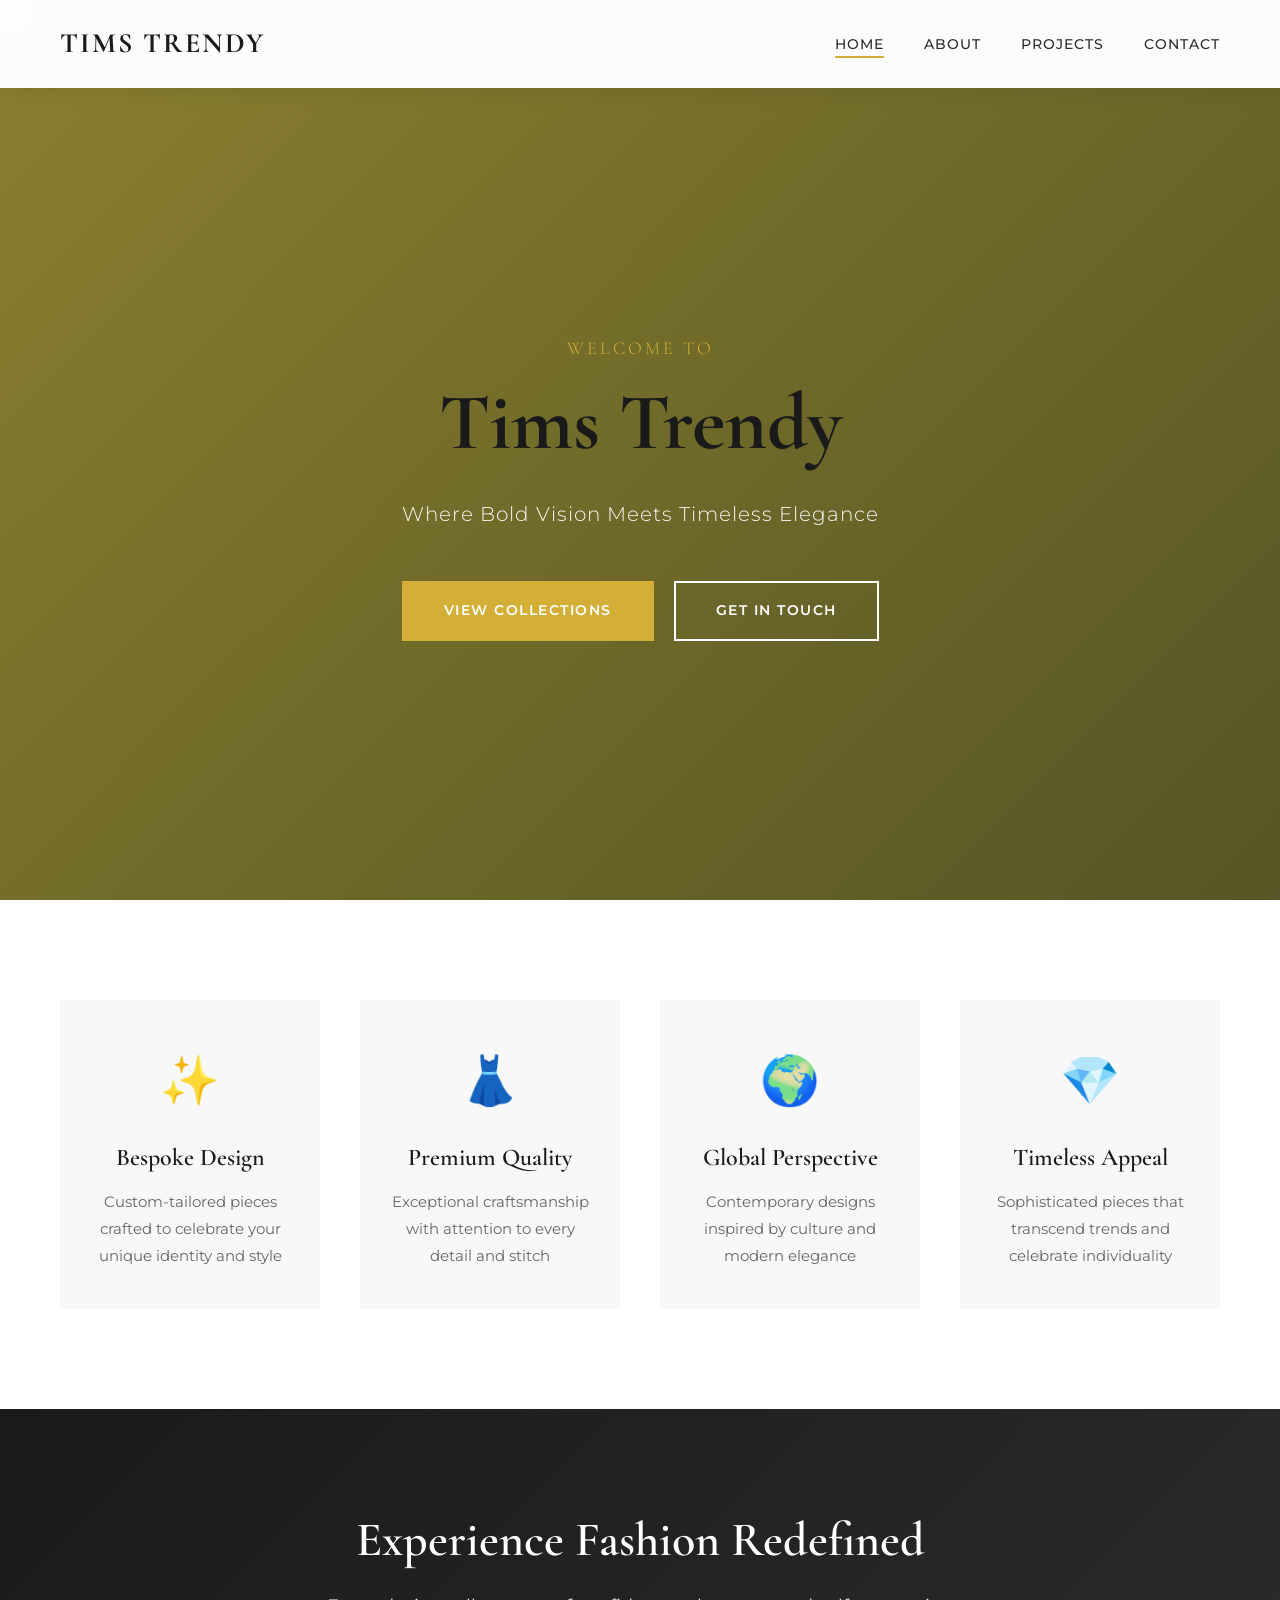
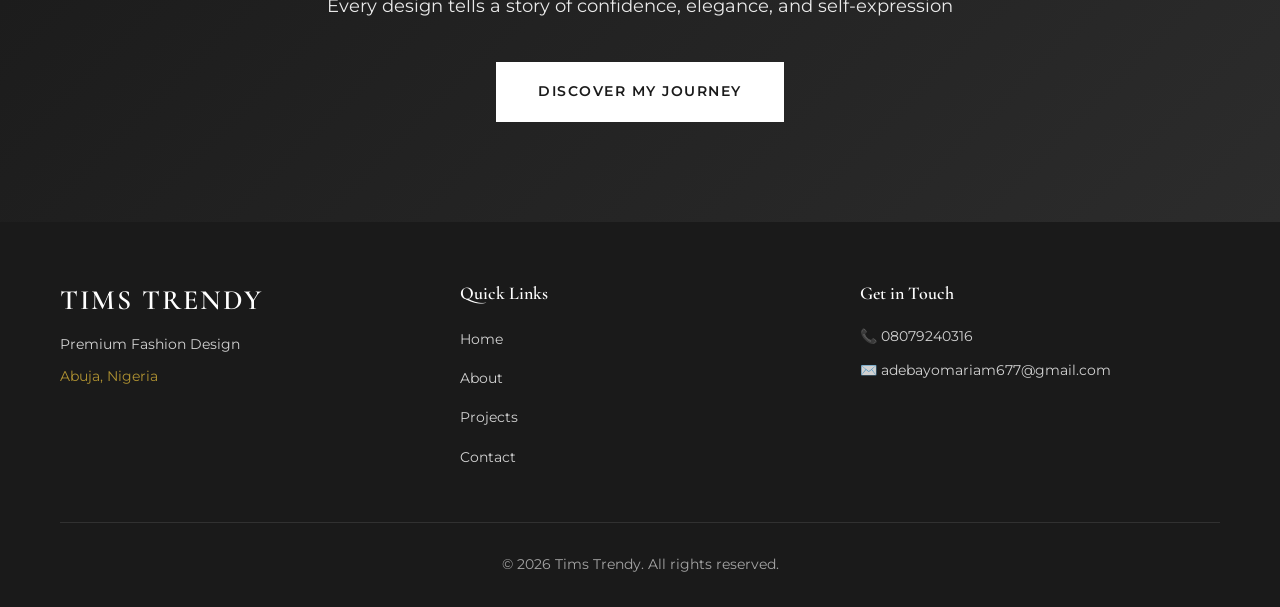
==== index.html @ e5b5f807 "update" ====
<!DOCTYPE html>
<html lang="en">
<head>
    <meta charset="UTF-8">
    <meta name="viewport" content="width=device-width, initial-scale=1.0">
    <title>Tims Trendy - Premium Fashion Design</title>
    <link rel="preconnect" href="https://fonts.googleapis.com">
    <link rel="preconnect" href="https://fonts.gstatic.com" crossorigin>
    <link href="https://fonts.googleapis.com/css2?family=Cormorant+Garamond:wght@300;400;500;600;700&family=Montserrat:wght@300;400;500;600;700&display=swap" rel="stylesheet">
    <link rel="stylesheet" href="styles.css">
</head>
<body>
    <!-- Navigation -->
    <nav class="navbar">
        <div class="container nav-container">
            <div class="logo">
                <a href="index.html">TIMS TRENDY</a>
            </div>
            <button class="menu-toggle" id="menuToggle">
                <span></span>
                <span></span>
                <span></span>
            </button>
            <ul class="nav-menu" id="navMenu">
                <li><a href="index.html" class="nav-link active">Home</a></li>
                <li><a href="about.html" class="nav-link">About</a></li>
                <li><a href="projects.html" class="nav-link">Projects</a></li>
                <li><a href="contact.html" class="nav-link">Contact</a></li>
            </ul>
        </div>
    </nav>

    <!-- Hero Section -->
    <section class="hero">
        <div class="hero-overlay"></div>
        <div class="hero-content">
            <div class="hero-text">
                <h1 class="hero-title">
                    <span class="hero-subtitle">Welcome to</span>
                    Tims Trendy
                </h1>
                <p class="hero-description">Where Bold Vision Meets Timeless Elegance</p>
                <div class="hero-buttons">
                    <a href="projects.html" class="btn btn-primary">View Collections</a>
                    <a href="contact.html" class="btn btn-secondary">Get in Touch</a>
                </div>
            </div>
        </div>
        <div class="hero-image">
            <img src="hero-image.jpg" alt="Tims Trendy Fashion" id="heroImg">
        </div>
    </section>

    <!-- Features Section -->
    <section class="features">
        <div class="container">
            <div class="features-grid">
                <div class="feature-card">
                    <div class="feature-icon">✨</div>
                    <h3>Bespoke Design</h3>
                    <p>Custom-tailored pieces crafted to celebrate your unique identity and style</p>
                </div>
                <div class="feature-card">
                    <div class="feature-icon">👗</div>
                    <h3>Premium Quality</h3>
                    <p>Exceptional craftsmanship with attention to every detail and stitch</p>
                </div>
                <div class="feature-card">
                    <div class="feature-icon">🌍</div>
                    <h3>Global Perspective</h3>
                    <p>Contemporary designs inspired by culture and modern elegance</p>
                </div>
                <div class="feature-card">
                    <div class="feature-icon">💎</div>
                    <h3>Timeless Appeal</h3>
                    <p>Sophisticated pieces that transcend trends and celebrate individuality</p>
                </div>
            </div>
        </div>
    </section>

    <!-- CTA Section -->
    <section class="cta-section">
        <div class="container">
            <div class="cta-content">
                <h2>Experience Fashion Redefined</h2>
                <p>Every design tells a story of confidence, elegance, and self-expression</p>
                <a href="about.html" class="btn btn-light">Discover My Journey</a>
            </div>
        </div>
    </section>

    <!-- Footer -->
    <footer class="footer">
        <div class="container">
            <div class="footer-content">
                <div class="footer-brand">
                    <h3>TIMS TRENDY</h3>
                    <p>Premium Fashion Design</p>
                    <p class="footer-location">Abuja, Nigeria</p>
                </div>
                <div class="footer-links">
                    <h4>Quick Links</h4>
                    <ul>
                        <li><a href="index.html">Home</a></li>
                        <li><a href="about.html">About</a></li>
                        <li><a href="projects.html">Projects</a></li>
                        <li><a href="contact.html">Contact</a></li>
                    </ul>
                </div>
                <div class="footer-contact">
                    <h4>Get in Touch</h4>
                    <p>📞 08079240316</p>
                    <p>✉️ adebayomariam677@gmail.com</p>
                </div>
            </div>
            <div class="footer-bottom">
                <p>&copy; 2026 Tims Trendy. All rights reserved.</p>
            </div>
        </div>
    </footer>

    <script src="script.js"></script>
</body>
</html>
---- styles.css ----
/* ===================================
   GLOBAL STYLES & RESET
   =================================== */
* {
    margin: 0;
    padding: 0;
    box-sizing: border-box;
}

:root {
    --primary-color: #1a1a1a;
    --secondary-color: #d4af37;
    --accent-color: #c9a961;
    --text-dark: #2c2c2c;
    --text-light: #666666;
    --bg-light: #f8f8f8;
    --bg-white: #ffffff;
    --transition: all 0.3s ease;
    
    --font-heading: 'Cormorant Garamond', serif;
    --font-body: 'Montserrat', sans-serif;
}

html {
    scroll-behavior: smooth;
}

body {
    font-family: var(--font-body);
    color: var(--text-dark);
    line-height: 1.7;
    font-size: 16px;
    overflow-x: hidden;
}

h1, h2, h3, h4, h5, h6 {
    font-family: var(--font-heading);
    font-weight: 600;
    line-height: 1.3;
    color: var(--primary-color);
}

a {
    text-decoration: none;
    color: inherit;
    transition: var(--transition);
}

img {
    max-width: 100%;
    height: auto;
    display: block;
}

.container {
    max-width: 1200px;
    margin: 0 auto;
    padding: 0 20px;
}

/* ===================================
   NAVIGATION
   =================================== */
.navbar {
    position: fixed;
    top: 0;
    left: 0;
    width: 100%;
    background: rgba(255, 255, 255, 0.98);
    backdrop-filter: blur(10px);
    box-shadow: 0 2px 20px rgba(0, 0, 0, 0.08);
    z-index: 1000;
    padding: 20px 0;
}

.nav-container {
    display: flex;
    justify-content: space-between;
    align-items: center;
}

.logo a {
    font-family: var(--font-heading);
    font-size: 28px;
    font-weight: 700;
    letter-spacing: 2px;
    color: var(--primary-color);
}

.nav-menu {
    display: flex;
    list-style: none;
    gap: 40px;
}

.nav-link {
    font-family: var(--font-body);
    font-size: 14px;
    font-weight: 500;
    letter-spacing: 1px;
    text-transform: uppercase;
    color: var(--text-dark);
    position: relative;
    padding: 5px 0;
}

.nav-link::after {
    content: '';
    position: absolute;
    bottom: 0;
    left: 0;
    width: 0;
    height: 2px;
    background: var(--secondary-color);
    transition: var(--transition);
}

.nav-link:hover::after,
.nav-link.active::after {
    width: 100%;
}

.menu-toggle {
    display: none;
    flex-direction: column;
    gap: 5px;
    background: none;
    border: none;
    cursor: pointer;
}

.menu-toggle span {
    width: 25px;
    height: 2px;
    background: var(--primary-color);
    transition: var(--transition);
}

/* ===================================
   HERO SECTION
   =================================== */
.hero {
    position: relative;
    height: 100vh;
    min-height: 600px;
    display: flex;
    align-items: center;
    background: var(--primary-color);
    overflow: hidden;
}

.hero-overlay {
    position: absolute;
    top: 0;
    left: 0;
    width: 100%;
    height: 100%;
    background: linear-gradient(135deg, rgba(186, 171, 56, 0.7) 0%, rgba(224, 222, 61, 0.3) 100%);
    z-index: 2;
}

.hero-image {
    position: absolute;
    top: 0;
    left: 0;
    width: 100%;
    height: 100%;
    overflow: hidden;
}

.hero-image img {
    width: 100%;
    height: 100%;
    object-fit: cover;
    object-position: center;
}

.hero-content {
    position: relative;
    z-index: 3;
    width: 100%;
    margin-top: 80px;
}

.hero-text {
    max-width: 800px;
    margin: 0 auto;
    padding: 0 20px;
    text-align: center;
    color: white;
}

.hero-subtitle {
    display: block;
    font-size: 18px;
    font-weight: 300;
    letter-spacing: 3px;
    text-transform: uppercase;
    margin-bottom: 20px;
    color: var(--secondary-color);
}

.hero-title {
    font-size: 80px;
    font-weight: 700;
    margin-bottom: 30px;
    line-height: 1.1;
}

.hero-description {
    font-size: 20px;
    font-weight: 300;
    margin-bottom: 50px;
    letter-spacing: 1px;
    opacity: 0.95;
}

.hero-buttons {
    display: flex;
    gap: 20px;
    justify-content: center;
    flex-wrap: wrap;
}

/* ===================================
   BUTTONS
   =================================== */
.btn {
    display: inline-block;
    padding: 16px 40px;
    font-family: var(--font-body);
    font-size: 14px;
    font-weight: 600;
    letter-spacing: 1.5px;
    text-transform: uppercase;
    border: 2px solid transparent;
    cursor: pointer;
    transition: var(--transition);
}

.btn-primary {
    background: var(--secondary-color);
    color: white;
    border-color: var(--secondary-color);
}

.btn-primary:hover {
    background: transparent;
    border-color: var(--secondary-color);
    color: var(--secondary-color);
}

.btn-secondary {
    background: transparent;
    color: white;
    border-color: white;
}

.btn-secondary:hover {
    background: white;
    color: var(--primary-color);
}

.btn-light {
    background: white;
    color: var(--primary-color);
    border-color: white;
}

.btn-light:hover {
    background: transparent;
    border-color: white;
    color: white;
}

.btn-full {
    width: 100%;
}

/* ===================================
   FEATURES SECTION
   =================================== */
.features {
    padding: 100px 0;
    background: var(--bg-white);
}

.features-grid {
    display: grid;
    grid-template-columns: repeat(auto-fit, minmax(250px, 1fr));
    gap: 40px;
}

.feature-card {
    text-align: center;
    padding: 40px 30px;
    background: var(--bg-light);
    transition: var(--transition);
}

.feature-card:hover {
    transform: translateY(-10px);
    box-shadow: 0 10px 30px rgba(0, 0, 0, 0.1);
}

.feature-icon {
    font-size: 48px;
    margin-bottom: 20px;
}

.feature-card h3 {
    font-size: 24px;
    margin-bottom: 15px;
    color: var(--primary-color);
}

.feature-card p {
    font-size: 15px;
    color: var(--text-light);
    line-height: 1.8;
}

/* ===================================
   CTA SECTION
   =================================== */
.cta-section {
    padding: 100px 0;
    background: linear-gradient(135deg, var(--primary-color) 0%, #2c2c2c 100%);
    text-align: center;
    color: white;
}

.cta-content h2 {
    font-size: 48px;
    margin-bottom: 20px;
    color: white;
}

.cta-content p {
    font-size: 18px;
    margin-bottom: 40px;
    opacity: 0.9;
}

/* ===================================
   PAGE HEADER
   =================================== */
.page-header {
    padding: 150px 0 80px;
    text-align: center;
    background: linear-gradient(135deg, var(--bg-light) 0%, white 100%);
    margin-top: 70px;
}

.page-title {
    font-size: 60px;
    margin-bottom: 20px;
    color: var(--primary-color);
}

.page-subtitle {
    font-size: 20px;
    color: var(--text-light);
    font-weight: 300;
    letter-spacing: 1px;
}

/* ===================================
   ABOUT PAGE
   =================================== */
.about-content {
    padding: 80px 0;
}

.about-grid {
    display: grid;
    grid-template-columns: 1fr 1fr;
    gap: 60px;
    align-items: center;
}

.about-image {
    position: relative;
    overflow: hidden;
    border-radius: 2px;
    box-shadow: 0 20px 60px rgba(0, 0, 0, 0.15);
}

.about-image img {
    width: 100%;
    height: 100%;
    object-fit: cover;
    transition: var(--transition);
}

.about-image:hover img {
    transform: scale(1.05);
}

.about-image-overlay {
    position: absolute;
    bottom: 0;
    left: 0;
    right: 0;
    background: linear-gradient(to top, rgba(0,0,0,0.8), transparent);
    padding: 30px;
    color: white;
}

.designer-name {
    font-family: var(--font-heading);
    font-size: 28px;
    font-weight: 600;
    margin-bottom: 5px;
}

.designer-title {
    font-size: 14px;
    letter-spacing: 2px;
    text-transform: uppercase;
    color: var(--secondary-color);
}

.about-heading {
    font-size: 42px;
    margin-bottom: 30px;
    color: var(--primary-color);
}

.about-story p {
    font-size: 16px;
    line-height: 1.9;
    color: var(--text-dark);
    margin-bottom: 20px;
}

.about-story p strong {
    color: var(--primary-color);
    font-weight: 600;
}

/* ===================================
   VALUES SECTION
   =================================== */
.values-section {
    padding: 80px 0;
    background: var(--bg-light);
}

.section-title {
    font-size: 48px;
    text-align: center;
    margin-bottom: 60px;
    color: var(--primary-color);
}

.values-grid {
    display: grid;
    grid-template-columns: repeat(auto-fit, minmax(250px, 1fr));
    gap: 40px;
}

.value-card {
    text-align: center;
    padding: 40px 30px;
    background: white;
    border: 1px solid #e0e0e0;
    transition: var(--transition);
}

.value-card:hover {
    transform: translateY(-5px);
    box-shadow: 0 10px 30px rgba(0, 0, 0, 0.1);
    border-color: var(--secondary-color);
}

.value-icon {
    font-size: 48px;
    margin-bottom: 20px;
}

.value-card h3 {
    font-size: 24px;
    margin-bottom: 15px;
    color: var(--primary-color);
}

.value-card p {
    font-size: 15px;
    color: var(--text-light);
    line-height: 1.8;
}

/* ===================================
   PROJECTS PAGE
   =================================== */
.projects-intro {
    padding: 60px 0;
    text-align: center;
}

.intro-content h2 {
    font-size: 42px;
    margin-bottom: 20px;
    color: var(--primary-color);
}

.intro-content p {
    font-size: 18px;
    max-width: 800px;
    margin: 0 auto;
    color: var(--text-light);
    line-height: 1.8;
}

.projects-gallery {
    padding: 60px 0 100px;
}

.gallery-placeholder {
    background: var(--bg-light);
    padding: 100px 40px;
    text-align: center;
    border: 2px dashed #d0d0d0;
}

.placeholder-icon {
    font-size: 80px;
    margin-bottom: 30px;
    opacity: 0.6;
}

.gallery-placeholder h3 {
    font-size: 36px;
    margin-bottom: 20px;
    color: var(--primary-color);
}

.gallery-placeholder p {
    font-size: 18px;
    color: var(--text-light);
    max-width: 600px;
    margin: 0 auto 40px;
}

.placeholder-features {
    display: grid;
    grid-template-columns: repeat(auto-fit, minmax(250px, 1fr));
    gap: 20px;
    max-width: 800px;
    margin: 0 auto;
    text-align: left;
}

.placeholder-feature {
    display: flex;
    align-items: center;
    gap: 15px;
    padding: 20px;
    background: white;
    border-left: 3px solid var(--secondary-color);
}

.feature-check {
    font-size: 24px;
    color: var(--secondary-color);
}

/* Projects grid for when images are added */
.projects-grid {
    display: grid;
    grid-template-columns: repeat(auto-fill, minmax(350px, 1fr));
    gap: 30px;
}

.project-card {
    position: relative;
    overflow: hidden;
    cursor: pointer;
    background: var(--bg-light);
}

.project-image {
    position: relative;
    overflow: hidden;
    padding-bottom: 130%;
}

.project-image img {
    position: absolute;
    top: 0;
    left: 0;
    width: 100%;
    height: 100%;
    object-fit: cover;
    transition: var(--transition);
}

.project-card:hover .project-image img {
    transform: scale(1.1);
}

.project-overlay {
    position: absolute;
    bottom: 0;
    left: 0;
    right: 0;
    background: linear-gradient(to top, rgba(0,0,0,0.9), transparent);
    color: white;
    padding: 30px;
    transform: translateY(100%);
    transition: var(--transition);
}

.project-card:hover .project-overlay {
    transform: translateY(0);
}

.project-overlay h3 {
    font-size: 24px;
    margin-bottom: 10px;
    color: white;
}

.project-overlay p {
    font-size: 14px;
    opacity: 0.9;
}

/* ===================================
   DESIGN PHILOSOPHY
   =================================== */
.design-philosophy {
    padding: 80px 0;
    background: var(--bg-light);
}

.philosophy-content h2 {
    font-size: 48px;
    text-align: center;
    margin-bottom: 60px;
    color: var(--primary-color);
}

.philosophy-grid {
    display: grid;
    grid-template-columns: repeat(auto-fit, minmax(250px, 1fr));
    gap: 40px;
}

.philosophy-item {
    padding: 40px 30px;
    background: white;
    border-left: 4px solid var(--secondary-color);
    transition: var(--transition);
}

.philosophy-item:hover {
    transform: translateX(10px);
    box-shadow: 0 10px 30px rgba(0, 0, 0, 0.1);
}

.philosophy-item h3 {
    font-size: 24px;
    margin-bottom: 15px;
    color: var(--primary-color);
}

.philosophy-item p {
    font-size: 15px;
    color: var(--text-light);
    line-height: 1.8;
}

/* ===================================
   CONTACT PAGE
   =================================== */
.contact-section {
    padding: 80px 0;
}

.contact-grid {
    display: grid;
    grid-template-columns: 1fr 1fr;
    gap: 60px;
}

.contact-info h2 {
    font-size: 42px;
    margin-bottom: 20px;
    color: var(--primary-color);
}

.contact-intro {
    font-size: 16px;
    color: var(--text-light);
    margin-bottom: 40px;
    line-height: 1.8;
}

.contact-details {
    margin-bottom: 50px;
}

.contact-item {
    display: flex;
    gap: 20px;
    margin-bottom: 30px;
    padding: 25px;
    background: var(--bg-light);
    transition: var(--transition);
}

.contact-item:hover {
    background: white;
    box-shadow: 0 5px 20px rgba(0, 0, 0, 0.08);
}

.contact-icon {
    font-size: 32px;
    color: var(--secondary-color);
}

.contact-text h3 {
    font-size: 18px;
    margin-bottom: 8px;
    color: var(--primary-color);
}

.contact-text p,
.contact-text a {
    font-size: 15px;
    color: var(--text-light);
    line-height: 1.6;
}

.contact-text a:hover {
    color: var(--secondary-color);
}

.contact-cta {
    padding: 30px;
    background: linear-gradient(135deg, var(--primary-color) 0%, #2c2c2c 100%);
    color: white;
}

.contact-cta h3 {
    font-size: 24px;
    margin-bottom: 20px;
    color: white;
}

.contact-benefits {
    list-style: none;
}

.contact-benefits li {
    font-size: 15px;
    margin-bottom: 12px;
    padding-left: 25px;
    position: relative;
}

/* ===================================
   CONTACT FORM
   =================================== */
.contact-form-container {
    background: var(--bg-light);
    padding: 50px 40px;
}

.contact-form h2 {
    font-size: 36px;
    margin-bottom: 15px;
    color: var(--primary-color);
}

.form-intro {
    font-size: 15px;
    color: var(--text-light);
    margin-bottom: 30px;
}

.form-group {
    margin-bottom: 25px;
}

.form-group label {
    display: block;
    font-size: 14px;
    font-weight: 600;
    margin-bottom: 8px;
    color: var(--text-dark);
    letter-spacing: 0.5px;
}

.form-group input,
.form-group select,
.form-group textarea {
    width: 100%;
    padding: 15px;
    border: 2px solid #e0e0e0;
    background: white;
    font-family: var(--font-body);
    font-size: 15px;
    color: var(--text-dark);
    transition: var(--transition);
}

.form-group input:focus,
.form-group select:focus,
.form-group textarea:focus {
    outline: none;
    border-color: var(--secondary-color);
}

.form-group textarea {
    resize: vertical;
    min-height: 120px;
}

.form-success {
    text-align: center;
    padding: 60px 40px;
    background: var(--bg-light);
}

.success-icon {
    width: 80px;
    height: 80px;
    background: var(--secondary-color);
    color: white;
    font-size: 48px;
    border-radius: 50%;
    display: flex;
    align-items: center;
    justify-content: center;
    margin: 0 auto 30px;
}

.form-success h3 {
    font-size: 28px;
    margin-bottom: 15px;
    color: var(--primary-color);
}

.form-success p {
    font-size: 16px;
    color: var(--text-light);
}

/* ===================================
   MAP SECTION
   =================================== */
.map-section {
    padding: 80px 0;
    background: var(--bg-light);
}

.map-placeholder {
    text-align: center;
    padding: 80px 40px;
    background: white;
    border: 2px dashed #d0d0d0;
}

.map-icon {
    font-size: 60px;
    margin-bottom: 20px;
    color: var(--secondary-color);
}

.map-placeholder h3 {
    font-size: 28px;
    margin-bottom: 10px;
    color: var(--primary-color);
}

.map-placeholder p {
    font-size: 16px;
    color: var(--text-light);
}

/* ===================================
   FOOTER
   =================================== */
.footer {
    background: var(--primary-color);
    color: white;
    padding: 60px 0 30px;
}

.footer-content {
    display: grid;
    grid-template-columns: repeat(auto-fit, minmax(250px, 1fr));
    gap: 40px;
    margin-bottom: 40px;
}

.footer-brand h3 {
    font-size: 28px;
    margin-bottom: 15px;
    color: white;
    letter-spacing: 2px;
}

.footer-brand p {
    font-size: 14px;
    opacity: 0.8;
    margin-bottom: 8px;
}

.footer-location {
    color: var(--secondary-color);
}

.footer-links h4,
.footer-contact h4 {
    font-size: 18px;
    margin-bottom: 20px;
    color: white;
}

.footer-links ul {
    list-style: none;
}

.footer-links li {
    margin-bottom: 12px;
}

.footer-links a {
    font-size: 14px;
    opacity: 0.8;
    transition: var(--transition);
}

.footer-links a:hover {
    opacity: 1;
    color: var(--secondary-color);
}

.footer-contact p {
    font-size: 14px;
    margin-bottom: 10px;
    opacity: 0.8;
}

.footer-bottom {
    text-align: center;
    padding-top: 30px;
    border-top: 1px solid rgba(255, 255, 255, 0.1);
}

.footer-bottom p {
    font-size: 14px;
    opacity: 0.6;
}

/* ===================================
   RESPONSIVE DESIGN
   =================================== */

/* Tablet */
@media (max-width: 968px) {
    .hero-title {
        font-size: 60px;
    }
    
    .about-grid,
    .contact-grid {
        grid-template-columns: 1fr;
        gap: 40px;
    }
    
    .page-title {
        font-size: 48px;
    }
    
    .about-heading,
    .intro-content h2 {
        font-size: 36px;
    }
}

/* Mobile */
@media (max-width: 768px) {
    .nav-menu {
        position: fixed;
        top: 70px;
        left: -100%;
        width: 100%;
        height: calc(100vh - 70px);
        background: white;
        flex-direction: column;
        padding: 40px 20px;
        gap: 20px;
        transition: var(--transition);
        box-shadow: 0 5px 20px rgba(0, 0, 0, 0.1);
    }
    
    .nav-menu.active {
        left: 0;
    }
    
    .menu-toggle {
        display: flex;
    }
    
    .menu-toggle.active span:nth-child(1) {
        transform: rotate(45deg) translate(7px, 7px);
    }
    
    .menu-toggle.active span:nth-child(2) {
        opacity: 0;
    }
    
    .menu-toggle.active span:nth-child(3) {
        transform: rotate(-45deg) translate(7px, -7px);
    }
    
    .hero-title {
        font-size: 48px;
    }
    
    .hero-description {
        font-size: 18px;
    }
    
    .hero-buttons {
        flex-direction: column;
        gap: 15px;
    }
    
    .btn {
        width: 100%;
        text-align: center;
    }
    
    .features-grid,
    .values-grid,
    .philosophy-grid {
        grid-template-columns: 1fr;
    }
    
    .page-title {
        font-size: 36px;
    }
    
    .page-subtitle {
        font-size: 16px;
    }
    
    .about-heading,
    .intro-content h2,
    .contact-info h2 {
        font-size: 32px;
    }
    
    .section-title,
    .cta-content h2 {
        font-size: 36px;
    }
    
    .projects-grid {
        grid-template-columns: 1fr;
    }
    
    .contact-form-container {
        padding: 40px 30px;
    }
}

@media (max-width: 480px) {
    .hero-title {
        font-size: 36px;
    }
    
    .logo a {
        font-size: 24px;
    }
    
    .page-title {
        font-size: 32px;
    }
    
    .section-title {
        font-size: 32px;
    }
    
    .feature-card,
    .value-card,
    .philosophy-item {
        padding: 30px 20px;
    }
}
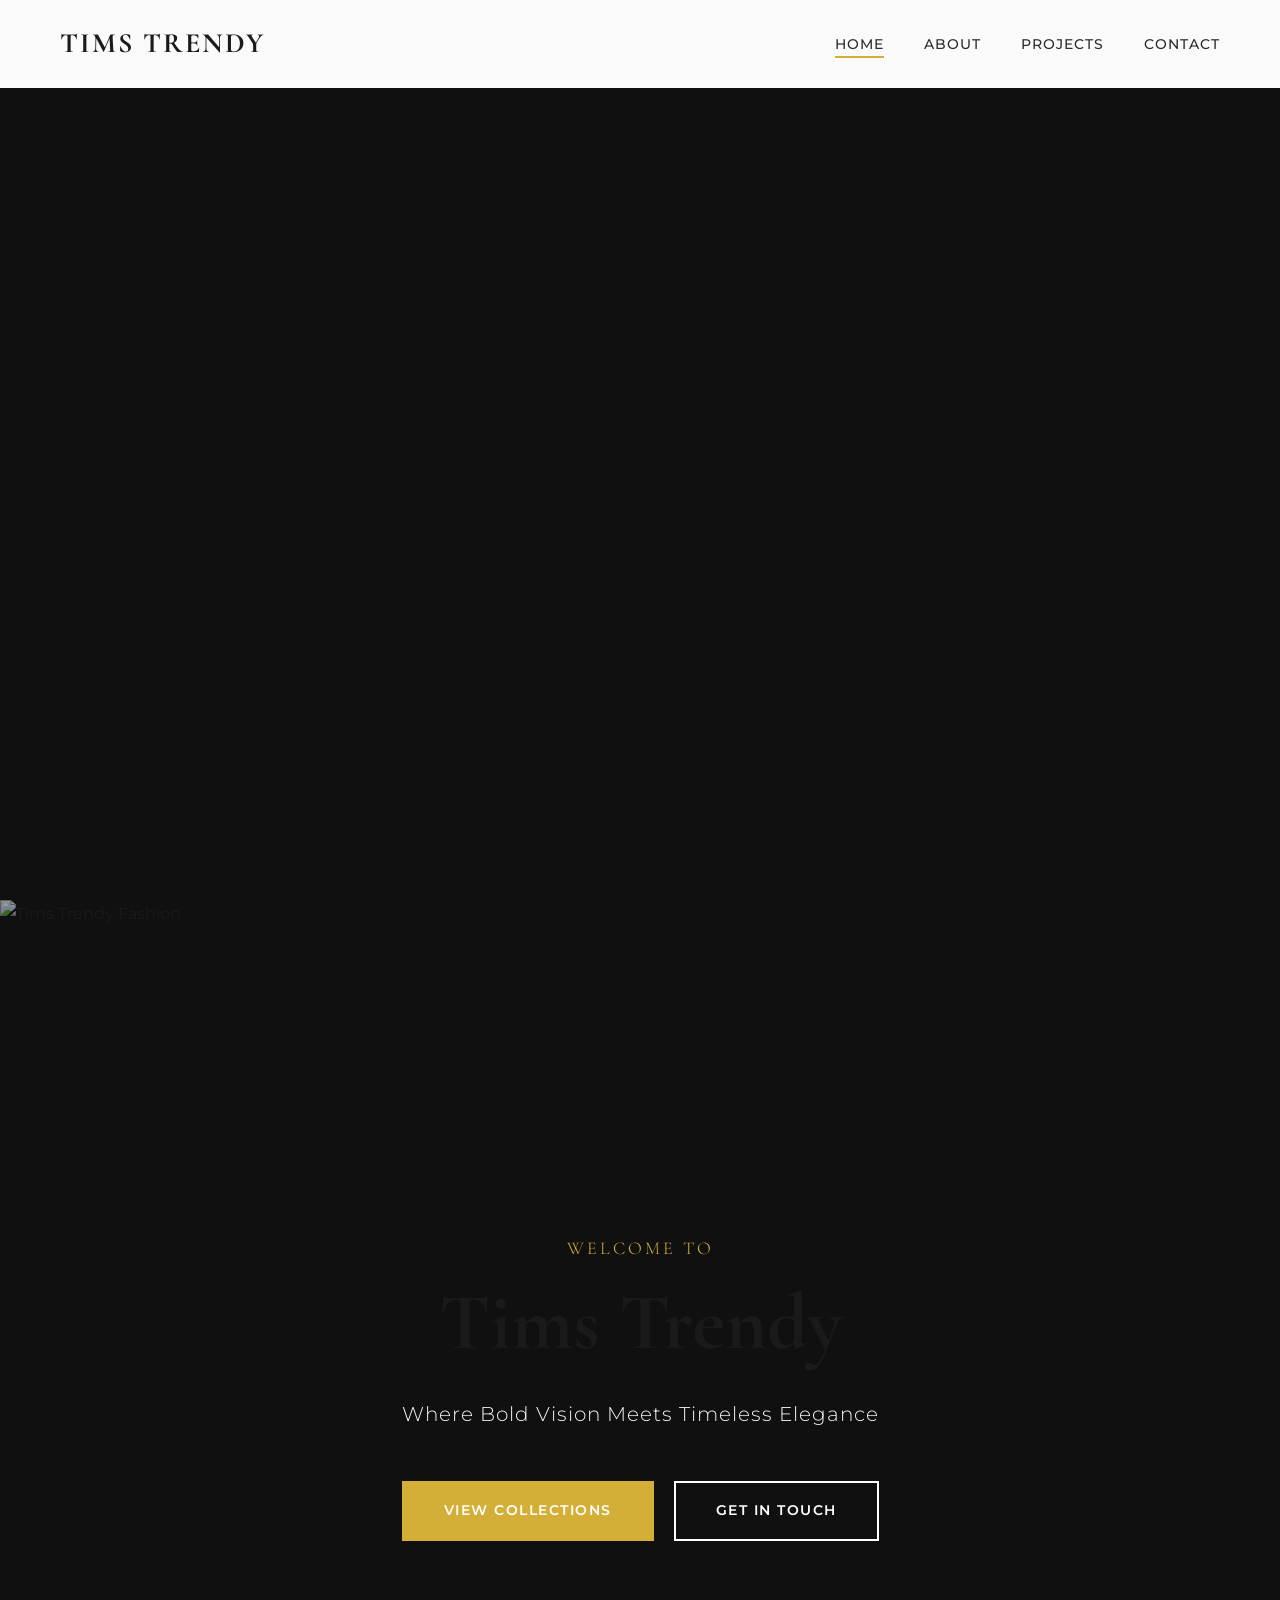
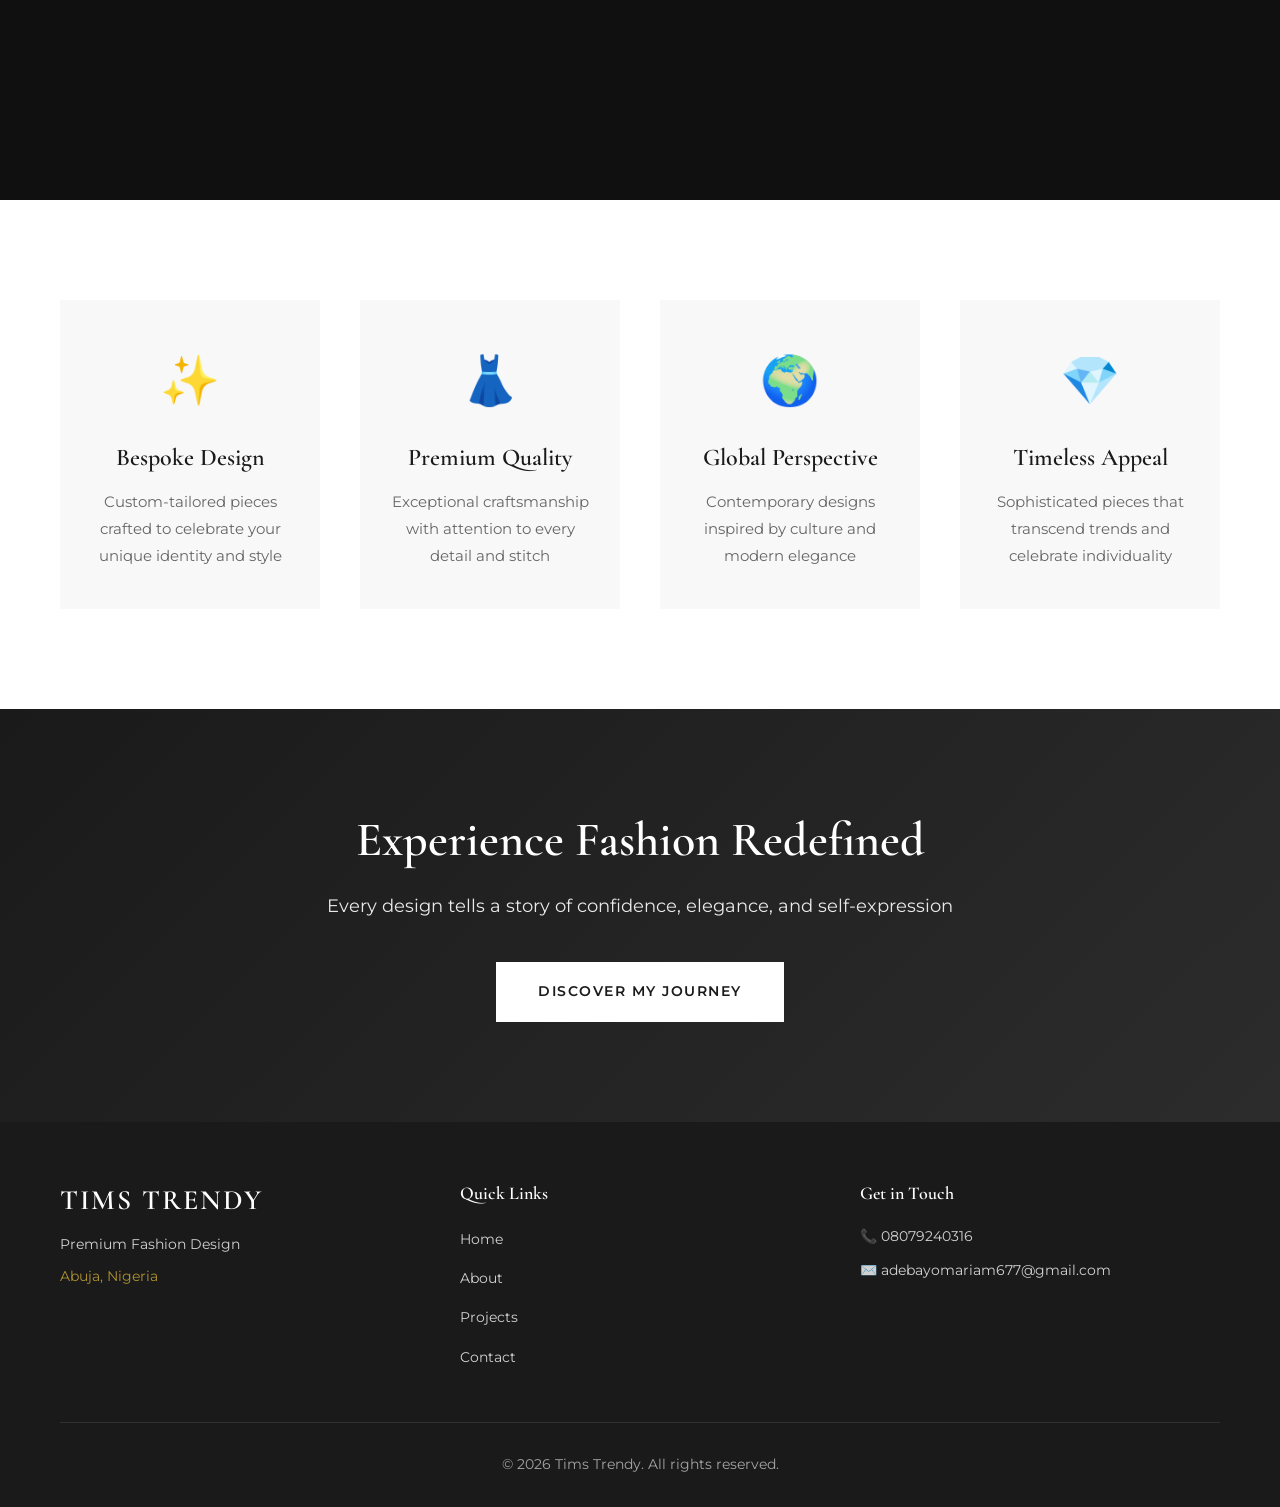
==== commit 5e78aab5: "update" ====
--- a/index.html
+++ b/index.html
@@ -31,6 +31,25 @@
     </nav>
 
     <!-- Hero Section -->
+<section class="hero">
+    
+    <!-- Background Video -->
+    <video autoplay muted loop playsinline class="hero-video">
+        <source src="fashion website/70FB7288-71FB-4F49-9590-E2099736A096.MOV" type="video/mp4">
+        Your browser does not support the video tag.
+    </video>
+
+    <div class="hero-overlay"></div>
+
+    <div class="hero-content">
+        <!-- your existing content -->
+    </div>
+
+</section>
+
+
+
+
     <section class="hero">
         <div class="hero-overlay"></div>
         <div class="hero-content">
--- a/styles.css
+++ b/styles.css
@@ -600,6 +600,13 @@
     transform: scale(1.1);
 }
 
+.map-container {
+    width: 100%;
+    height: 400px;
+    border-radius: 10px;
+    overflow: hidden;
+}
+
 .project-overlay {
     position: absolute;
     bottom: 0;
@@ -956,6 +963,65 @@
     font-size: 14px;
     opacity: 0.6;
 }
+
+.hero {
+    position: relative;
+    overflow: hidden;
+}
+
+/* Video styling */
+.hero-video {
+    position: absolute;
+    top: 50%;
+    left: 50%;
+    width: 100%;
+    height: 100%;
+    object-fit: cover; /* fills like background-image */
+    transform: translate(-50%, -50%);
+    z-index: 0;
+}
+
+/* Keep content above video */
+.hero-content,
+.hero-overlay {
+    position: relative;
+    z-index: 1;
+}
+
+.hero-overlay {
+    position: absolute;
+    top: 0;
+    left: 0;
+    width: 100%;
+    height: 100%;
+
+    background: rgba(0, 0, 0, 0.4); /* adjust darkness */
+    z-index: 1;
+}
+
+
+
+
+
+
+
+
+
+
+
+
+
+
+
+
+
+
+
+
+
+
+
+
 
 /* ===================================
    RESPONSIVE DESIGN
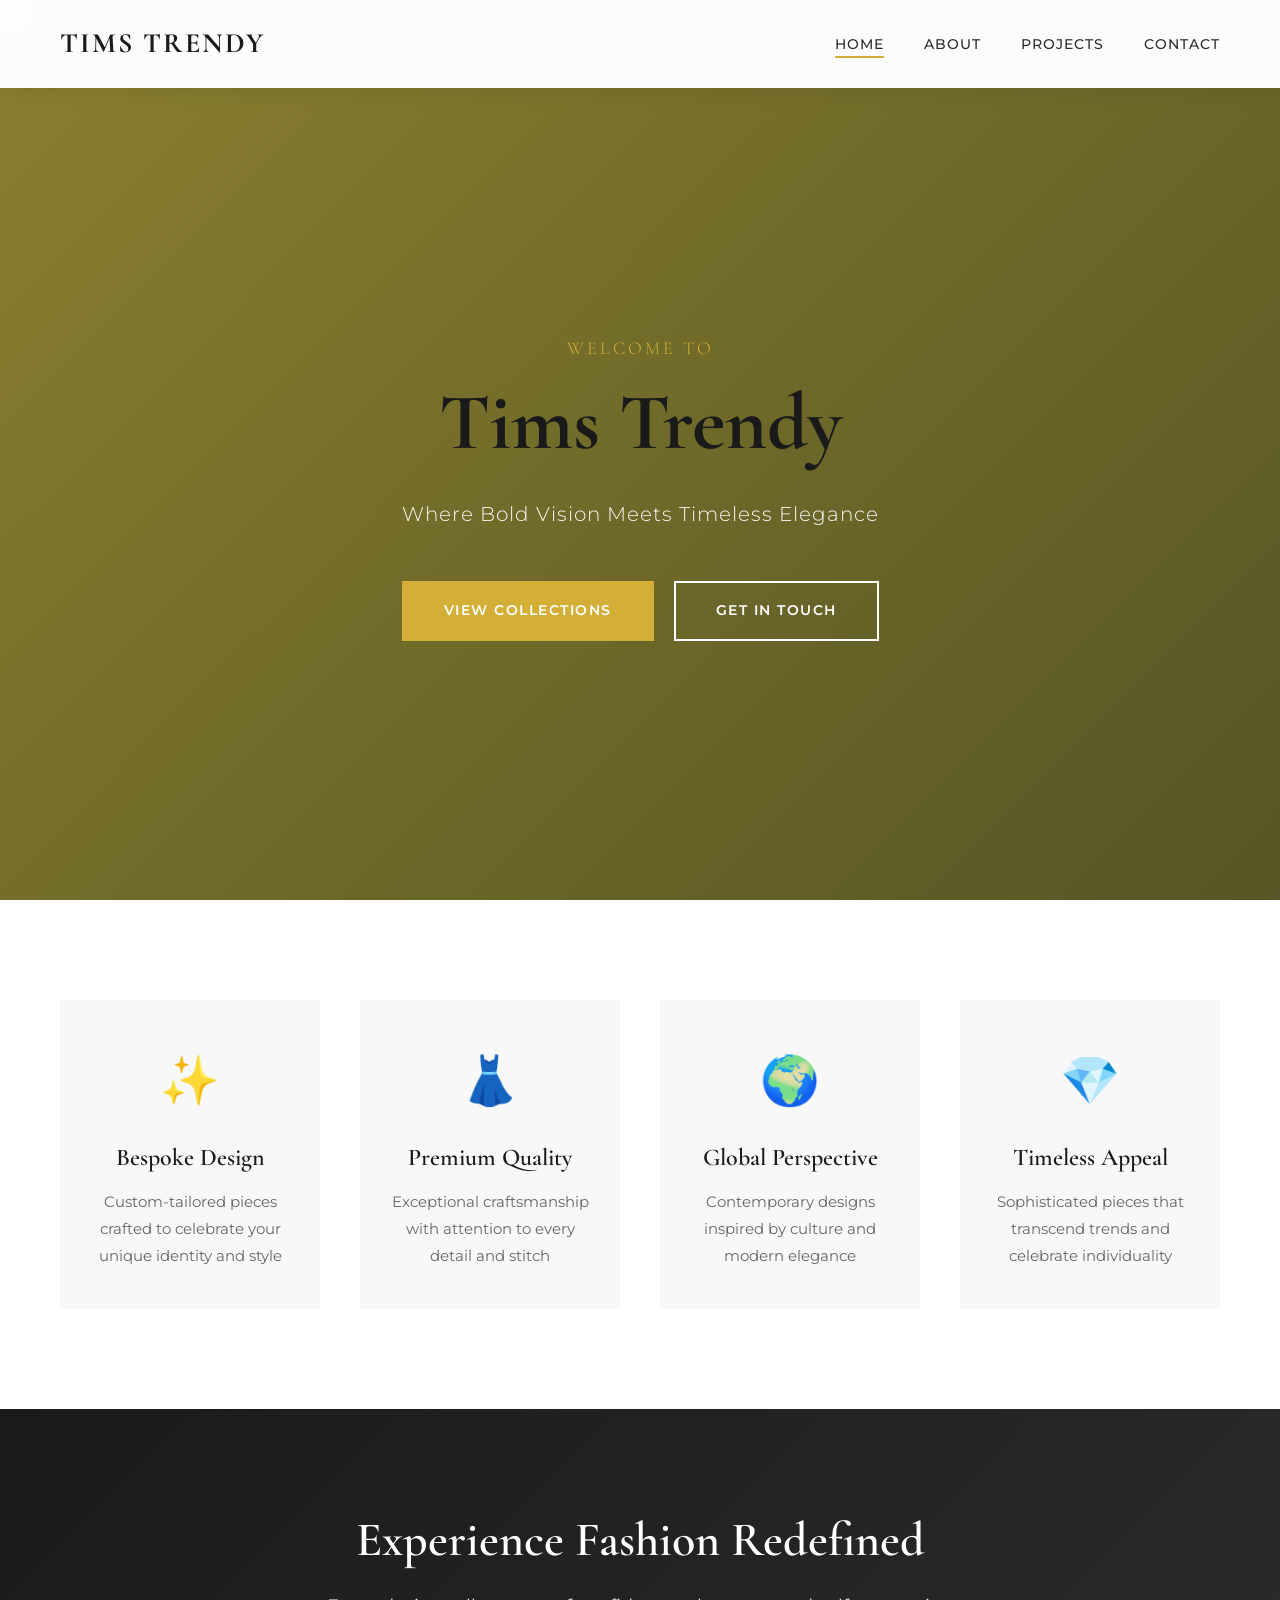
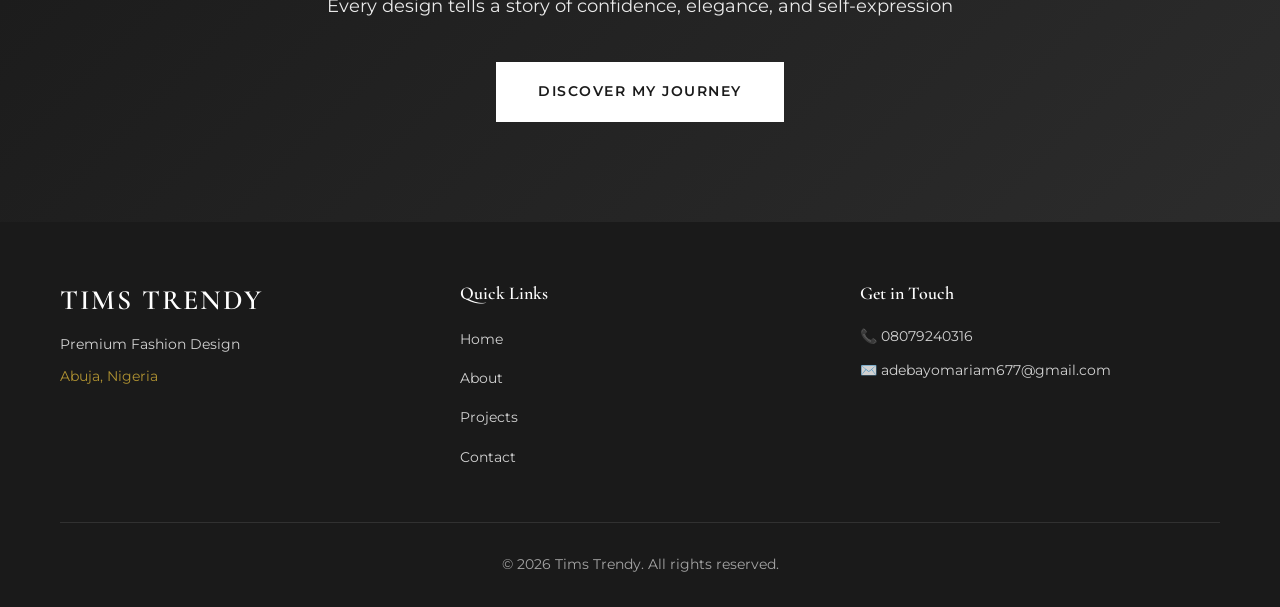
==== commit 901007ae: "update" ====
--- a/index.html
+++ b/index.html
@@ -31,25 +31,6 @@
     </nav>
 
     <!-- Hero Section -->
-<section class="hero">
-    
-    <!-- Background Video -->
-    <video autoplay muted loop playsinline class="hero-video">
-        <source src="fashion website/70FB7288-71FB-4F49-9590-E2099736A096.MOV" type="video/mp4">
-        Your browser does not support the video tag.
-    </video>
-
-    <div class="hero-overlay"></div>
-
-    <div class="hero-content">
-        <!-- your existing content -->
-    </div>
-
-</section>
-
-
-
-
     <section class="hero">
         <div class="hero-overlay"></div>
         <div class="hero-content">
--- a/styles.css
+++ b/styles.css
@@ -600,13 +600,6 @@
     transform: scale(1.1);
 }
 
-.map-container {
-    width: 100%;
-    height: 400px;
-    border-radius: 10px;
-    overflow: hidden;
-}
-
 .project-overlay {
     position: absolute;
     bottom: 0;
@@ -963,65 +956,6 @@
     font-size: 14px;
     opacity: 0.6;
 }
-
-.hero {
-    position: relative;
-    overflow: hidden;
-}
-
-/* Video styling */
-.hero-video {
-    position: absolute;
-    top: 50%;
-    left: 50%;
-    width: 100%;
-    height: 100%;
-    object-fit: cover; /* fills like background-image */
-    transform: translate(-50%, -50%);
-    z-index: 0;
-}
-
-/* Keep content above video */
-.hero-content,
-.hero-overlay {
-    position: relative;
-    z-index: 1;
-}
-
-.hero-overlay {
-    position: absolute;
-    top: 0;
-    left: 0;
-    width: 100%;
-    height: 100%;
-
-    background: rgba(0, 0, 0, 0.4); /* adjust darkness */
-    z-index: 1;
-}
-
-
-
-
-
-
-
-
-
-
-
-
-
-
-
-
-
-
-
-
-
-
-
-
 
 /* ===================================
    RESPONSIVE DESIGN
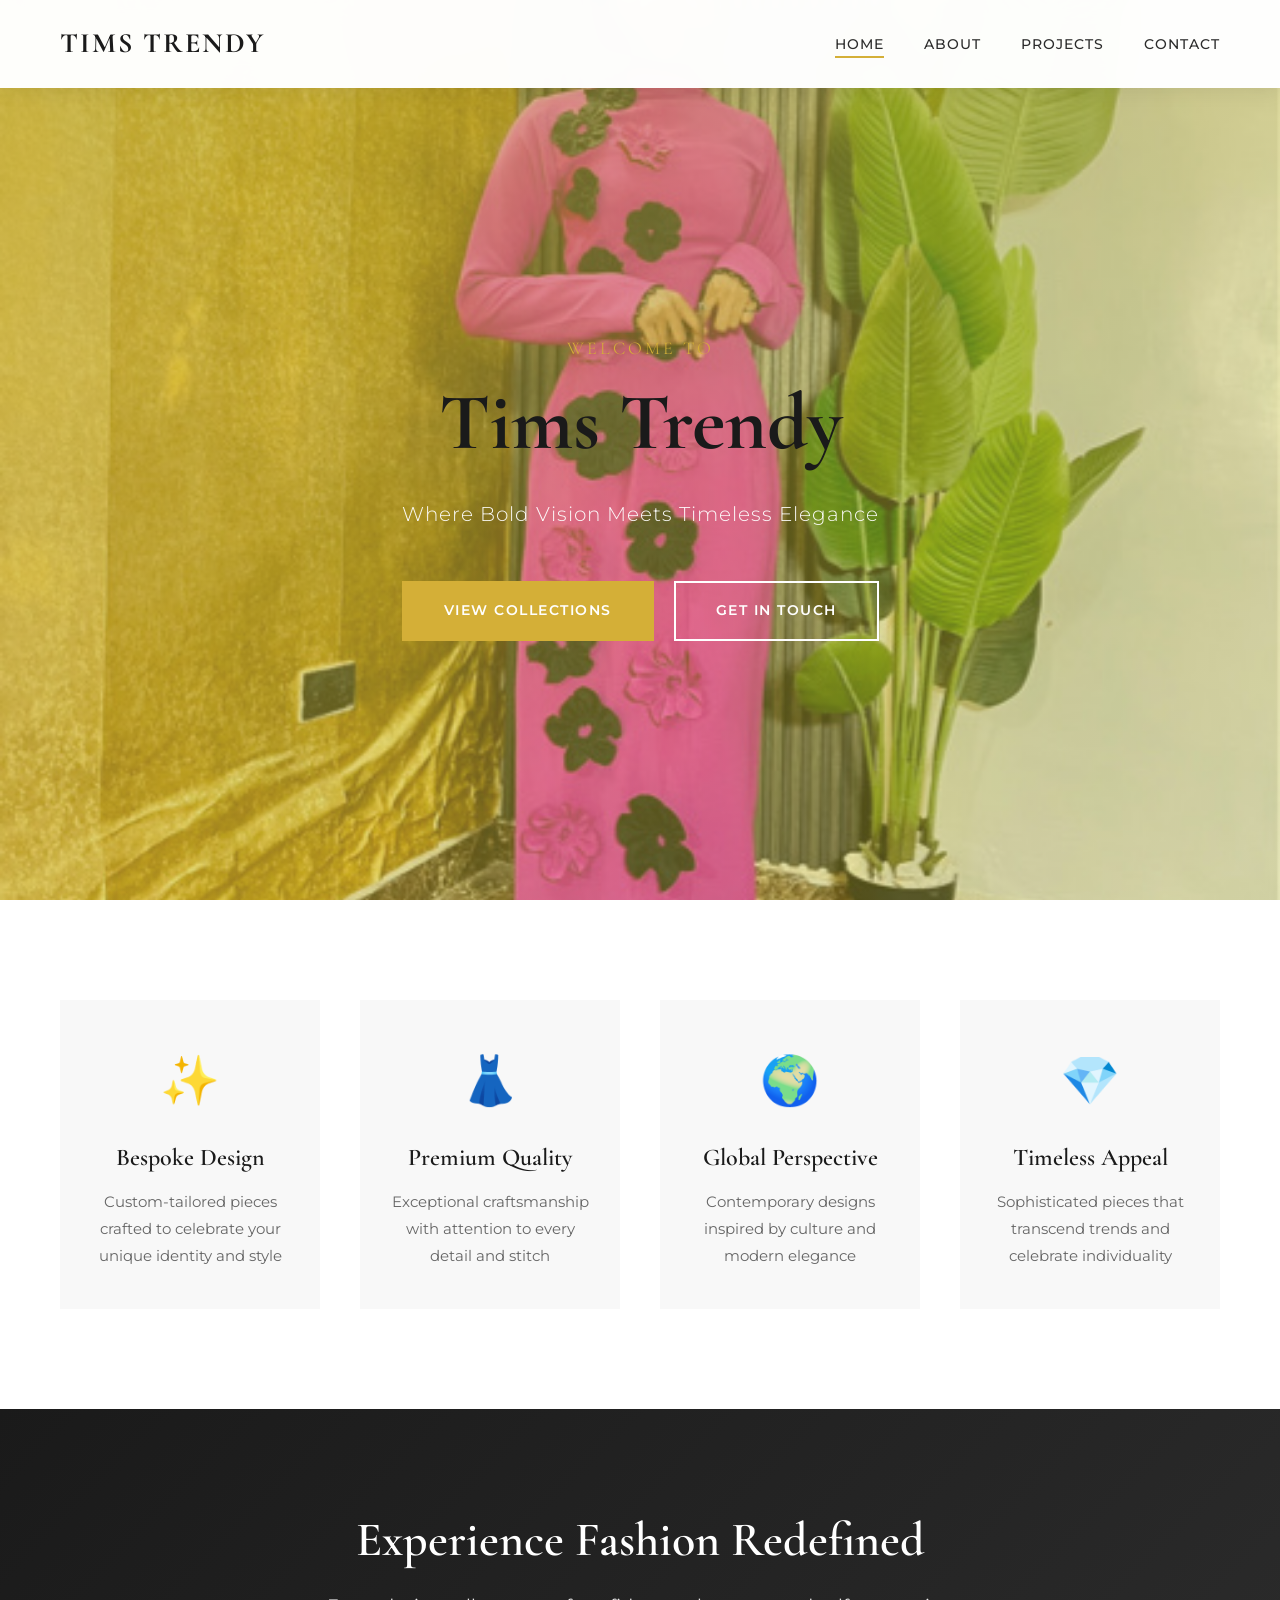
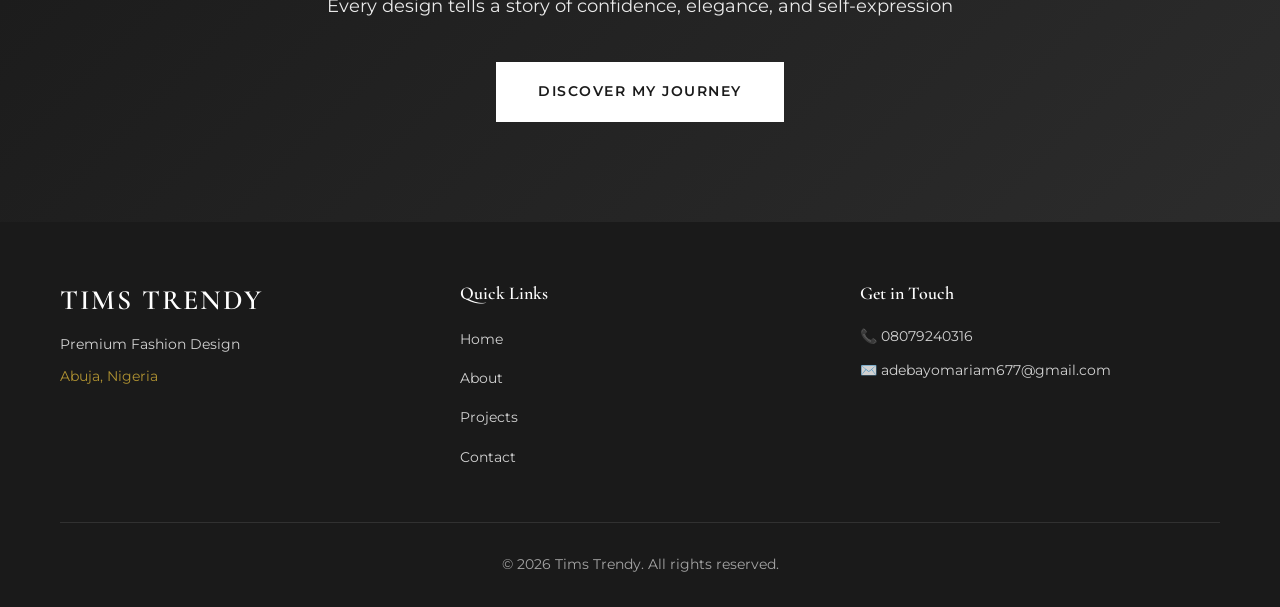
==== commit 27af45a9: "update" ====
--- a/index.html
+++ b/index.html
@@ -47,7 +47,7 @@
             </div>
         </div>
         <div class="hero-image">
-            <img src="hero-image.jpg" alt="Tims Trendy Fashion" id="heroImg">
+            <img src="fashion website/IMG_7370.JPG" alt="Tims Trendy Fashion" id="heroImg">
         </div>
     </section>
 
--- a/styles.css
+++ b/styles.css
@@ -1063,7 +1063,7 @@
     }
     
     .projects-grid {
-        grid-template-columns: 1fr;
+        grid-template-columns: repeat(2, 1fr);
     }
     
     .contact-form-container {
